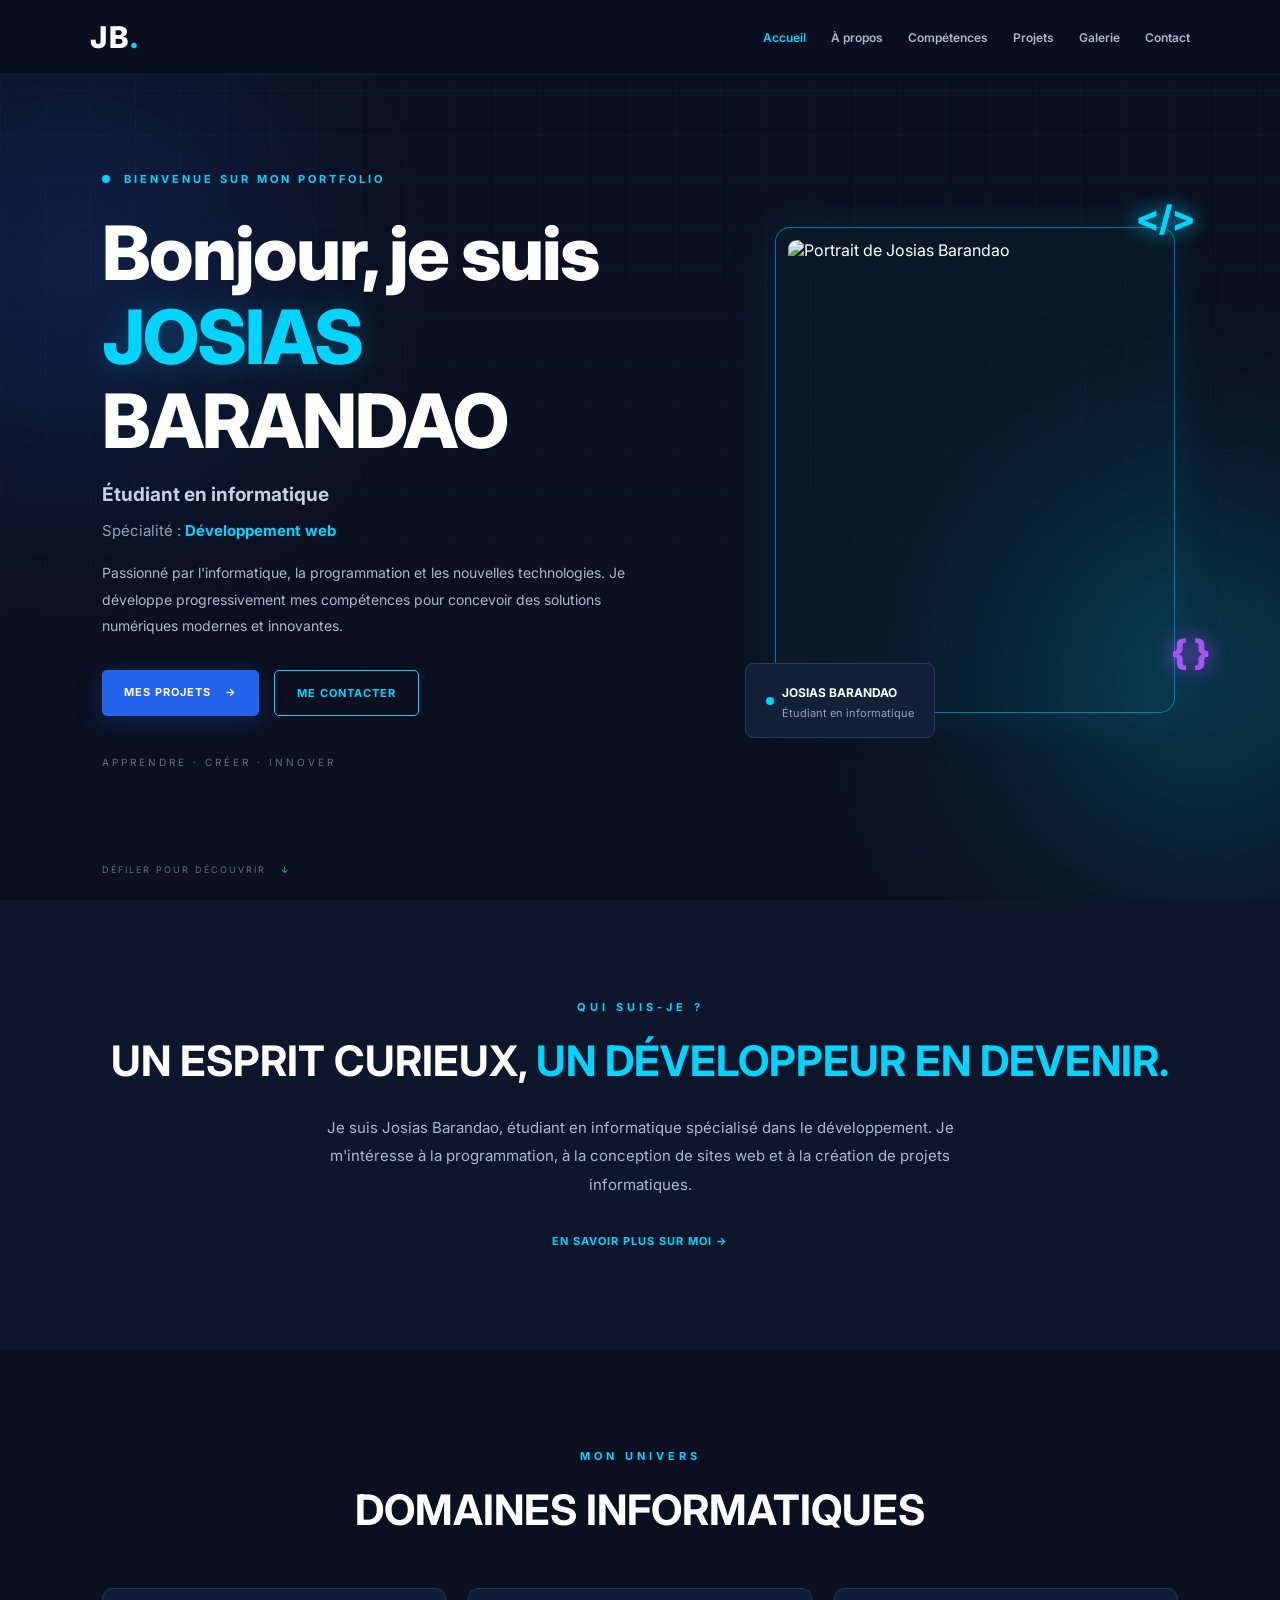
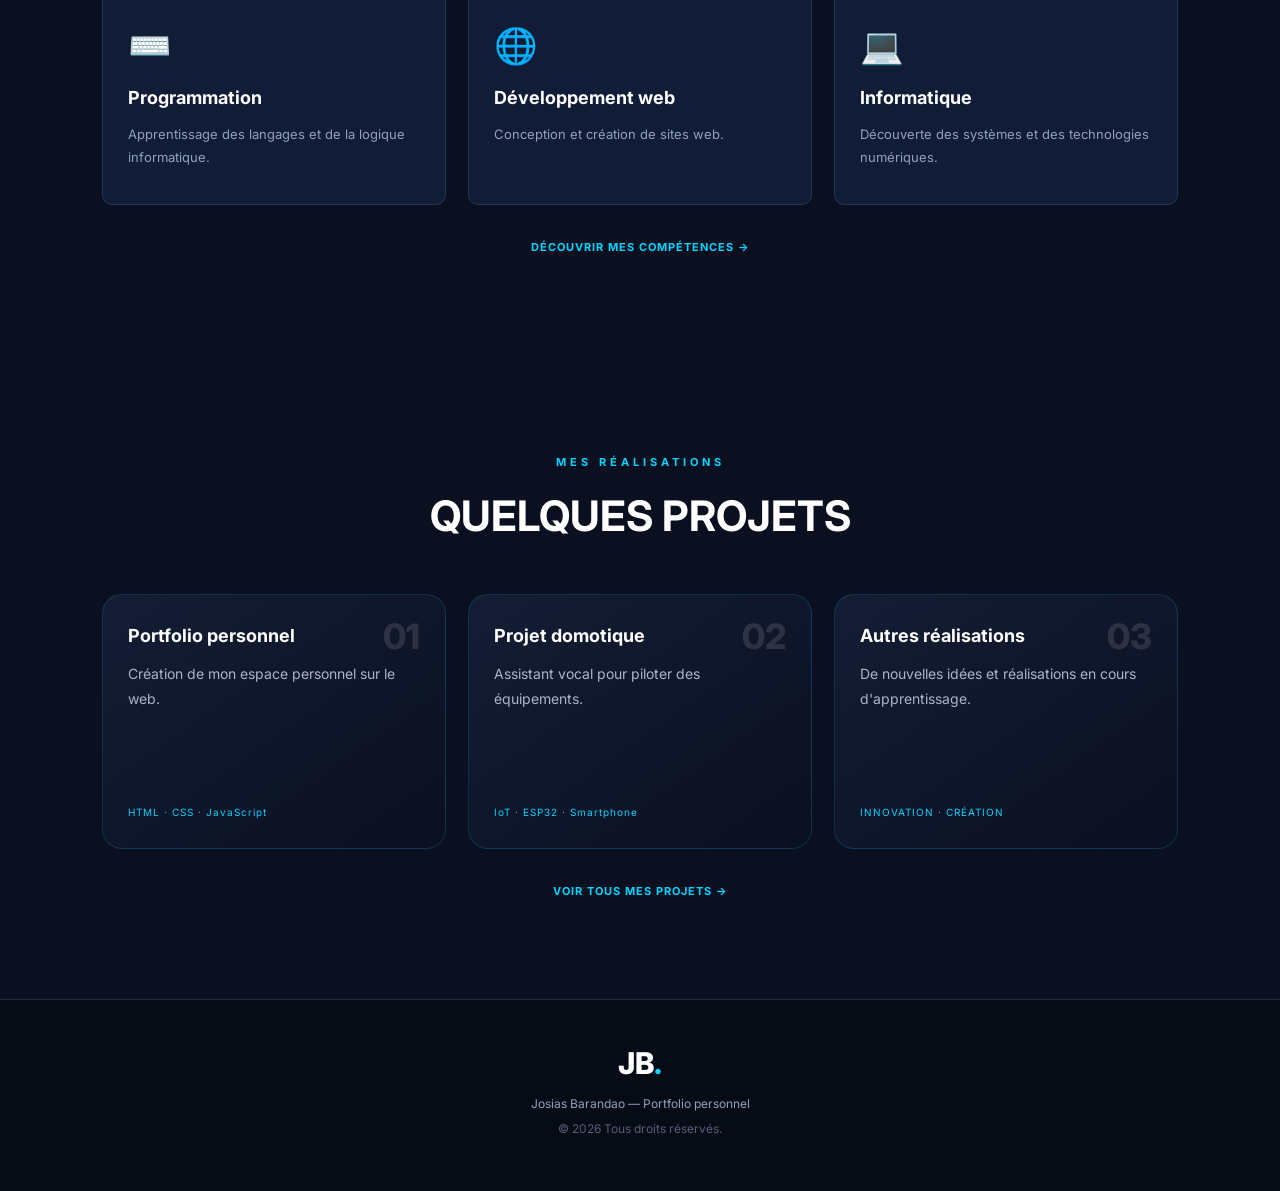
==== index.html @ af2b2715 "Add files via upload" ====
<!DOCTYPE html>
<html lang="fr">

<head>
    <meta charset="UTF-8">
    <meta name="viewport" content="width=device-width, initial-scale=1.0">

    <meta name="description" content="Portfolio professionnel de Josias Barandao, étudiant en informatique et développement.">

    <title>Josias Barandao | Portfolio</title>

    <link rel="stylesheet" href="style.css">

    <link rel="preconnect" href="https://fonts.googleapis.com">
    <link href="https://fonts.googleapis.com/css2?family=Inter:wght@400;500;600;700;800&display=swap" rel="stylesheet">
</head>

<body>

<!-- HEADER -->

<header class="header">

    <a href="index.html" class="logo">
        JB<span>.</span>
    </a>

    <nav class="navigation">

        <a href="index.html" class="active">Accueil</a>
        <a href="apropos.html">À propos</a>
        <a href="competences.html">Compétences</a>
        <a href="projets.html">Projets</a>
        <a href="galerie.html">Galerie</a>
        <a href="contact.html">Contact</a>

    </nav>

</header>


<main>

<!-- SECTION ACCUEIL -->

<section class="hero">

    <div class="background-grid"></div>

    <div class="glow glow-one"></div>
    <div class="glow glow-two"></div>

    <div class="hero-container">

        <!-- TEXTE -->

        <div class="hero-text">

            <p class="welcome">
                <span class="status-dot"></span>
                BIENVENUE SUR MON PORTFOLIO
            </p>

            <h1>
                Bonjour, je suis
                <br>
                <span>JOSIAS</span>
                <br>
                BARANDAO
            </h1>

            <h2>
                Étudiant en informatique
            </h2>

            <p class="typing-line">
                Spécialité :
                <span id="typing">Développement web</span>
            </p>

            <p class="hero-description">

                Passionné par l'informatique, la programmation
                et les nouvelles technologies.

                Je développe progressivement mes compétences
                pour concevoir des solutions numériques
                modernes et innovantes.

            </p>

            <div class="hero-buttons">

                <a href="projets.html" class="btn-primary">
                    MES PROJETS
                    <span>→</span>
                </a>

                <a href="contact.html" class="btn-secondary">
                    ME CONTACTER
                </a>

            </div>

            <div class="social-text">
                APPRENDRE · CRÉER · INNOVER
            </div>

        </div>


        <!-- PHOTO -->

        <div class="hero-photo">

            <div class="photo-frame">

                <div class="photo-decoration"></div>

                <img
                    src="images/josias.jpg"
                    alt="Portrait de Josias Barandao"
                >

            </div>

            <div class="photo-label">

                <span class="label-dot"></span>

                <div>
                    <strong>JOSIAS BARANDAO</strong>
                    <p>Étudiant en informatique</p>
                </div>

            </div>

            <div class="floating-code code-one">
                &lt;/&gt;
            </div>

            <div class="floating-code code-two">
                { }
            </div>

        </div>

    </div>

    <div class="scroll-indicator">
        DÉFILER POUR DÉCOUVRIR
        <span>↓</span>
    </div>

</section>
<!-- SECTION PRESENTATION -->

<section class="presentation reveal">

    <p class="section-label">QUI SUIS-JE ?</p>

    <h2>
        UN ESPRIT CURIEUX,
        <span>UN DÉVELOPPEUR EN DEVENIR.</span>
    </h2>

    <p class="presentation-text">

        Je suis Josias Barandao, étudiant en informatique
        spécialisé dans le développement.

        Je m'intéresse à la programmation, à la conception
        de sites web et à la création de projets informatiques.

    </p>

    <a href="apropos.html" class="text-link">
        EN SAVOIR PLUS SUR MOI →
    </a>

</section>


<!-- SECTION COMPETENCES -->

<section class="skills-section reveal">

    <p class="section-label">MON UNIVERS</p>

    <h2>DOMAINES INFORMATIQUES</h2>

    <div class="skills-grid">

        <div class="skill-card">
            <span class="skill-icon">⌨️</span>
            <h3>Programmation</h3>
            <p>Apprentissage des langages et de la logique informatique.</p>
        </div>

        <div class="skill-card">
            <span class="skill-icon">🌐</span>
            <h3>Développement web</h3>
            <p>Conception et création de sites web.</p>
        </div>

        <div class="skill-card">
            <span class="skill-icon">💻</span>
            <h3>Informatique</h3>
            <p>Découverte des systèmes et des technologies numériques.</p>
        </div>

    </div>

    <a href="competences.html" class="text-link">
        DÉCOUVRIR MES COMPÉTENCES →
    </a>

</section>


<!-- SECTION PROJETS -->

<section class="projects-section reveal">

    <p class="section-label">MES RÉALISATIONS</p>

    <h2>QUELQUES PROJETS</h2>

    <div class="projects-grid">

        <div class="project-card">
            <div class="project-number">01</div>
            <h3>Portfolio personnel</h3>
            <p>Création de mon espace personnel sur le web.</p>
            <span>HTML · CSS · JavaScript</span>
        </div>

        <div class="project-card">
            <div class="project-number">02</div>
            <h3>Projet domotique</h3>
            <p>Assistant vocal pour piloter des équipements.</p>
            <span>IoT · ESP32 · Smartphone</span>
        </div>

        <div class="project-card">
            <div class="project-number">03</div>
            <h3>Autres réalisations</h3>
            <p>De nouvelles idées et réalisations en cours d'apprentissage.</p>
            <span>INNOVATION · CRÉATION</span>
        </div>

    </div>

    <a href="projets.html" class="text-link">
        VOIR TOUS MES PROJETS →
    </a>

</section>

</main>


<!-- FOOTER -->

<footer>

    <div class="footer-logo">JB<span>.</span></div>

    <p>Josias Barandao — Portfolio personnel</p>

    <p class="copyright">
        © 2026 Tous droits réservés.
    </p>

</footer>


<script src="script.js"></script>

</body>
</html>
---- style.css ----
/* =====================================
   STYLE GÉNÉRAL
===================================== */

* {
    margin: 0;
    padding: 0;
    box-sizing: border-box;
}

html {
    scroll-behavior: smooth;
}

body {
    background: #0B1020;
    color: #ffffff;
    font-family: 'Inter', Arial, sans-serif;
    overflow-x: hidden;
}

a {
    text-decoration: none;
}


/* =====================================
   HEADER
===================================== */

.header {
    position: fixed;
    top: 0;
    left: 0;
    width: 100%;
    min-height: 75px;

    display: flex;
    align-items: center;
    justify-content: space-between;

    padding: 0 7%;

    background: rgba(11, 16, 32, 0.92);
    backdrop-filter: blur(15px);

    border-bottom: 1px solid rgba(0, 212, 255, 0.12);

    z-index: 1000;
}

.logo {
    color: #ffffff;
    font-size: 30px;
    font-weight: 800;
    letter-spacing: 2px;
}

.logo span,
.footer-logo span {
    color: #00D4FF;
}

.navigation {
    display: flex;
    gap: 25px;
}

.navigation a {
    color: #AAB8D0;
    font-size: 12px;
    font-weight: 600;
    transition: 0.3s;
}

.navigation a:hover,
.navigation a.active {
    color: #00D4FF;
}


/* =====================================
   ACCUEIL
===================================== */

.hero {
    position: relative;
    min-height: 100vh;

    display: flex;
    align-items: center;

    padding: 130px 8% 90px;

    overflow: hidden;

    background: #0B1020;
}

.background-grid {
    position: absolute;
    inset: 0;

    background-image:
        linear-gradient(rgba(0,212,255,0.04) 1px, transparent 1px),
        linear-gradient(90deg, rgba(0,212,255,0.04) 1px, transparent 1px);

    background-size: 45px 45px;

    mask-image: linear-gradient(to bottom, black, transparent);
}

.glow {
    position: absolute;
    width: 350px;
    height: 350px;
    border-radius: 50%;
    filter: blur(120px);
    opacity: 0.25;
}

.glow-one {
    background: #2563EB;
    top: 10%;
    left: -100px;
}

.glow-two {
    background: #00D4FF;
    right: -100px;
    bottom: 5%;
}

.hero-container {
    position: relative;
    z-index: 2;

    width: 100%;
    max-width: 1200px;
    margin: auto;

    display: grid;
    grid-template-columns: 1.2fr 0.8fr;

    align-items: center;
    gap: 60px;
}


/* =====================================
   TEXTE
===================================== */

.welcome {
    color: #00D4FF;
    font-size: 11px;
    font-weight: 700;
    letter-spacing: 3px;
    margin-bottom: 25px;
}

.status-dot,
.label-dot {
    display: inline-block;
    width: 8px;
    height: 8px;
    background: #00D4FF;
    border-radius: 50%;
    margin-right: 8px;
}

.hero h1 {
    font-size: clamp(40px, 6vw, 75px);
    font-weight: 800;
    line-height: 1.12;
    letter-spacing: -2px;
    margin-bottom: 20px;
}

.hero h1 span {
    color: #00D4FF;
    text-shadow: 0 0 30px rgba(0,212,255,0.25);
}

.hero h2 {
    font-size: 19px;
    color: #C4D0E3;
    margin-bottom: 15px;
}

.typing-line {
    color: #8FA2BF;
    font-size: 15px;
    margin-bottom: 20px;
}

.typing-line span {
    color: #00D4FF;
    font-weight: 700;
}

.hero-description {
    max-width: 550px;
    color: #AAB8D0;
    font-size: 14px;
    line-height: 1.9;
    margin-bottom: 30px;
}


/* =====================================
   BOUTONS
===================================== */

.hero-buttons {
    display: flex;
    flex-wrap: wrap;
    gap: 15px;
}

.btn-primary,
.btn-secondary {
    display: inline-block;
    padding: 15px 22px;
    font-size: 11px;
    font-weight: 700;
    letter-spacing: 1px;
    border-radius: 5px;
    transition: 0.3s;
}

.btn-primary {
    background: #2563EB;
    color: white;
    box-shadow: 0 5px 25px rgba(37,99,235,0.25);
}

.btn-primary:hover {
    background: #00AEEF;
    transform: translateY(-4px);
}

.btn-primary span {
    margin-left: 10px;
}

.btn-secondary {
    border: 1px solid #00D4FF;
    color: #00D4FF;
}

.btn-secondary:hover {
    background: #00D4FF;
    color: #0B1020;
}

.social-text {
    margin-top: 40px;
    color: #60718E;
    font-size: 10px;
    letter-spacing: 3px;
}


/* =====================================
   PHOTO
===================================== */

.hero-photo {
    position: relative;
    width: 100%;
    max-width: 400px;
    margin: auto;
}

.photo-frame {
    position: relative;
    padding: 12px;

    border: 1px solid rgba(0,212,255,0.5);
    border-radius: 15px;

    background: rgba(0,212,255,0.04);

    box-shadow: 0 0 50px rgba(0,212,255,0.1);

    animation: floating 5s ease-in-out infinite;
}

.photo-frame img {
    display: block;
    width: 100%;
    height: 460px;

    object-fit: cover;
    object-position: center;

    border-radius: 9px;
}

.photo-label {
    position: absolute;
    bottom: -25px;
    left: -30px;

    display: flex;
    align-items: center;

    padding: 17px 20px;

    background: #141F38;
    border: 1px solid #263C60;
    border-radius: 8px;
}

.photo-label strong {
    font-size: 12px;
}

.photo-label p {
    margin-top: 5px;
    color: #8FA2BF;
    font-size: 11px;
}

.floating-code {
    position: absolute;
    color: #00D4FF;
    font-weight: 800;
    font-size: 35px;
    text-shadow: 0 0 20px #00D4FF;
    animation: floating 4s ease-in-out infinite;
}

.code-one {
    top: -30px;
    right: -20px;
}

.code-two {
    bottom: 40px;
    right: -35px;
    color: #A855F7;
    text-shadow: 0 0 20px #A855F7;
}


/* =====================================
   INDICATEUR
===================================== */

.scroll-indicator {
    position: absolute;
    bottom: 25px;
    left: 8%;

    color: #60718E;
    font-size: 9px;
    letter-spacing: 2px;
}

.scroll-indicator span {
    color: #00D4FF;
    margin-left: 10px;
}


/* =====================================
   PRÉSENTATION
===================================== */

.presentation,
.skills-section,
.projects-section {
    padding: 100px 8%;
    text-align: center;
}

.presentation {
    background: #0E162B;
}

.section-label {
    color: #00D4FF;
    font-size: 11px;
    font-weight: 700;
    letter-spacing: 4px;
    margin-bottom: 20px;
}

.presentation h2,
.skills-section h2,
.projects-section h2 {
    font-size: clamp(27px, 4vw, 42px);
    line-height: 1.3;
    margin-bottom: 25px;
}

.presentation h2 span {
    color: #00D4FF;
}

.presentation-text {
    max-width: 700px;
    margin: auto;
    color: #AAB8D0;
    font-size: 15px;
    line-height: 1.9;
}

.text-link {
    display: inline-block;
    margin-top: 35px;
    color: #00D4FF;
    font-size: 11px;
    font-weight: 700;
    letter-spacing: 1px;
}

.text-link:hover {
    color: #A855F7;
}


/* =====================================
   COMPÉTENCES
===================================== */

.skills-section {
    background: #0B1020;
}

.skills-grid,
.projects-grid {
    max-width: 1100px;
    margin: 50px auto 0;

    display: grid;
    grid-template-columns: repeat(3, 1fr);
    gap: 22px;
}

.skill-card,
.project-card {
    padding: 35px 25px;

    text-align: left;

    background: #111D36;
    border: 1px solid #243653;
    border-radius: 10px;

    transition: 0.3s;
}

.skill-card:hover,
.project-card:hover {
    transform: translateY(-8px);
    border-color: #00D4FF;
    box-shadow: 0 15px 35px rgba(0,212,255,0.08);
}

.skill-icon {
    display: block;
    color: #00D4FF;
    font-size: 35px;
    margin-bottom: 20px;
}

.skill-card h3,
.project-card h3 {
    font-size: 18px;
    margin-bottom: 15px;
}

.skill-card p,
.project-card p {
    color: #8FA2BF;
    font-size: 13px;
    line-height: 1.8;
}

.project-number {
    color: #00D4FF;
    font-size: 28px;
    font-weight: 800;
    margin-bottom: 25px;
}

.project-card span {
    display: block;
    margin-top: 20px;
    color: #00D4FF;
    font-size: 10px;
    letter-spacing: 1px;
}


/* =====================================
   FOOTER
===================================== */

footer {
    padding: 45px 20px;
    text-align: center;

    background: #070B15;
    border-top: 1px solid #1C2B43;
}

.footer-logo {
    font-size: 30px;
    font-weight: 800;
    margin-bottom: 15px;
}

footer p {
    color: #8FA2BF;
    font-size: 12px;
    margin-bottom: 10px;
}

.copyright {
    color: #52617A;
}


/* =====================================
   ANIMATIONS
===================================== */

@keyframes floating {
    0%, 100% {
        transform: translateY(0);
    }

    50% {
        transform: translateY(-12px);
    }
}

.reveal {
    opacity: 0;
    transform: translateY(35px);
    transition: 0.8s ease;
}

.reveal.visible {
    opacity: 1;
    transform: translateY(0);
}


/* =====================================
   RESPONSIVE
===================================== */

@media (max-width: 900px) {

    .header {
        padding: 15px 5%;
        flex-direction: column;
        gap: 15px;
    }

    .navigation {
        flex-wrap: wrap;
        justify-content: center;
        gap: 14px;
    }

    .navigation a {
        font-size: 10px;
    }

    .hero-container {
        grid-template-columns: 1fr;
        gap: 65px;
    }

    .hero-text {
        text-align: center;
    }

    .hero-description {
        margin-left: auto;
        margin-right: auto;
    }

    .hero-buttons {
        justify-content: center;
    }

    .photo-frame img {
        height: 400px;
    }

    .skills-grid,
    .projects-grid {
        grid-template-columns: 1fr;
    }

    .scroll-indicator {
        display: none;
    }
}

@media (max-width: 500px) {

    .hero {
        padding: 155px 6% 80px;
    }

    .hero h1 {
        font-size: 43px;
    }

    .hero h2 {
        font-size: 16px;
    }

    .hero-description {
        font-size: 13px;
    }

    .welcome {
        font-size: 9px;
        letter-spacing: 2px;
    }

    .photo-frame img {
        height: 350px;
    }

    .photo-label {
        left: -5px;
    }

    .floating-code {
        font-size: 25px;
    }

    .presentation,
    .skills-section,
    .projects-section {
        padding: 75px 6%;
    }

    .presentation h2,
    .skills-section h2,
    .projects-section h2 {
        font-size: 28px;
    }
}


/* Respect des préférences d'animation */

@media (prefers-reduced-motion: reduce) {
    *,
    *::before,
    *::after {
        scroll-behavior: auto !important;
        animation: none !important;
        transition: none !important;
    }
}

/* =====================================
   PAGE À PROPOS
===================================== */

.about-page {
    padding-top: 120px;
    background: #0B1020;
}


/* INTRODUCTION */

.about-hero {
    padding: 70px 8% 60px;
    text-align: center;

    background:
        radial-gradient(
            circle at center,
            rgba(37,99,235,0.13),
            transparent 65%
        );
}

.about-hero h1 {
    font-size: clamp(38px, 6vw, 65px);
    font-weight: 800;
    margin-bottom: 20px;
}

.about-hero h1 span {
    color: #00D4FF;
}

.about-hero > p:last-child {
    max-width: 650px;
    margin: auto;
    color: #AAB8D0;
    font-size: 15px;
    line-height: 1.8;
}


/* PRESENTATION */

.about-profile {
    max-width: 1150px;
    margin: auto;
    padding: 70px 8%;

    display: grid;
    grid-template-columns: 0.8fr 1.2fr;
    align-items: center;
    gap: 65px;
}


/* PHOTO */

.about-photo {
    position: relative;
    max-width: 380px;
    margin: auto;
}

.about-photo img {
    position: relative;
    z-index: 2;

    display: block;
    width: 100%;
    height: 440px;

    object-fit: cover;
    border-radius: 12px;

    border: 1px solid #00D4FF;
}

.photo-border {
    position: absolute;
    top: 20px;
    left: 20px;

    width: 100%;
    height: 100%;

    border: 2px solid #2563EB;
    border-radius: 12px;
}


/* INFORMATIONS */

.about-information h2 {
    font-size: clamp(28px, 4vw, 40px);
    margin-bottom: 12px;
}

.about-information h2 span {
    color: #00D4FF;
}

.about-information h3 {
    color: #A855F7;
    font-size: 17px;
    margin-bottom: 25px;
}

.about-information > p:not(.section-label) {
    color: #AAB8D0;
    font-size: 14px;
    line-height: 1.9;
    margin-bottom: 17px;
}

.about-information .btn-primary {
    margin-top: 15px;
}


/* OBJECTIFS */

.about-goals {
    padding: 90px 8%;
    text-align: center;
    background: #0E162B;
}

.about-goals h2 {
    font-size: clamp(30px, 4vw, 42px);
    margin-bottom: 45px;
}

.about-goals h2 span {
    color: #00D4FF;
}

.goals-grid {
    max-width: 1100px;
    margin: auto;

    display: grid;
    grid-template-columns: repeat(3, 1fr);
    gap: 22px;
}

.goal-card {
    padding: 35px 25px;
    text-align: left;

    background: #111D36;
    border: 1px solid #243653;
    border-radius: 10px;

    transition: 0.3s;
}

.goal-card:hover {
    transform: translateY(-8px);
    border-color: #00D4FF;

    box-shadow:
        0 15px 35px rgba(0,212,255,0.08);
}

.goal-icon {
    color: #00D4FF;
    font-size: 30px;
    font-weight: 800;
    margin-bottom: 22px;
}

.goal-card h3 {
    font-size: 20px;
    margin-bottom: 14px;
}

.goal-card p {
    color: #8FA2BF;
    font-size: 13px;
    line-height: 1.8;
}


/* CITATION */

.about-quote {
    padding: 85px 8%;
    text-align: center;
}

.about-quote p {
    max-width: 750px;
    margin: auto;

    color: #E0E9F8;
    font-size: clamp(19px, 3vw, 27px);
    font-weight: 600;
    line-height: 1.7;
}

.about-quote span {
    display: block;
    margin-top: 25px;

    color: #00D4FF;
    font-size: 11px;
    font-weight: 700;
    letter-spacing: 3px;
}


/* ANIMATION */

.about-page .reveal {
    opacity: 0;
    transform: translateY(30px);
    transition: 0.8s ease;
}

.about-page .reveal.visible {
    opacity: 1;
    transform: translateY(0);
}


/* MOBILE */

@media (max-width: 750px) {

    .about-page {
        padding-top: 130px;
    }

    .about-hero {
        padding: 55px 6% 35px;
    }

    .about-profile {
        grid-template-columns: 1fr;
        gap: 50px;
        padding: 55px 7%;
    }

    .about-photo {
        width: 85%;
    }

    .about-photo img {
        height: 380px;
    }

    .about-information {
        text-align: center;
    }

    .about-information h2 {
        font-size: 29px;
    }

    .goals-grid {
        grid-template-columns: 1fr;
    }

    .about-goals {
        padding: 70px 6%;
    }

    .about-quote {
        padding: 65px 7%;
    }
}

/* =====================================
   PAGE COMPÉTENCES
===================================== */

.competence-page {
    padding-top: 75px;
    background: #0B1020;
}


/* INTRODUCTION */

.competence-hero {
    padding: 85px 8% 65px;
    text-align: center;

    background:
        radial-gradient(
            circle at center,
            rgba(0,212,255,0.12),
            transparent 65%
        );
}

.competence-hero h1 {
    font-size: clamp(38px, 6vw, 65px);
    margin-bottom: 20px;
}

.competence-hero h1 span {
    color: #00D4FF;
}

.competence-hero > p:last-child {
    max-width: 700px;
    margin: auto;
    color: #AAB8D0;
    line-height: 1.8;
}


/* SECTIONS */

.competence-content {
    max-width: 1100px;
    margin: auto;
    padding: 55px 7%;
}

.competence-heading {
    display: flex;
    align-items: center;
    gap: 20px;
    margin-bottom: 30px;
}

.competence-heading > span {
    color: #00D4FF;
    font-size: 35px;
    font-weight: 800;
}

.competence-heading h2 {
    font-size: 25px;
    margin-bottom: 8px;
}

.competence-heading p {
    color: #8FA2BF;
    font-size: 13px;
}


/* CARTES TECHNOLOGIES */

.technology-grid {
    display: grid;
    grid-template-columns: repeat(3, 1fr);
    gap: 20px;
}

.technology-card {
    padding: 28px;
    background: #111D36;
    border: 1px solid #243653;
    border-radius: 10px;
    transition: 0.3s;
}

.technology-card:hover {
    transform: translateY(-7px);
    border-color: #00D4FF;
    box-shadow: 0 12px 35px rgba(0,212,255,0.08);
}

.tech-symbol {
    width: 52px;
    height: 52px;
    display: flex;
    justify-content: center;
    align-items: center;

    border-radius: 10px;
    font-size: 20px;
    font-weight: 800;
    margin-bottom: 22px;
}

.html { background: #3D211B; color: #FF7043; }
.css { background: #172E50; color: #38A5FF; }
.js { background: #514519; color: #FFE45C; }
.python { background: #263C58; color: #FFD76A; }
.algo { background: #243B55; color: #00D4FF; }
.iot { background: #243B55; color: #00D4FF; }
.esp { background: #342750; color: #C59AFF; }

.technology-card h3 {
    font-size: 18px;
    margin-bottom: 12px;
}

.technology-card p {
    color: #8FA2BF;
    font-size: 13px;
    line-height: 1.7;
    min-height: 45px;
}

.learning {
    display: inline-block;
    margin-top: 20px;
    padding: 7px 10px;
    background: rgba(0,212,255,0.08);
    border-radius: 5px;
    color: #00D4FF;
    font-size: 10px;
}


/* QUALITÉS */

.qualities {
    padding: 85px 8%;
    text-align: center;
    background: #0E162B;
}

.qualities h2 {
    font-size: 32px;
    margin-bottom: 35px;
}

.qualities-grid {
    max-width: 900px;
    margin: auto;

    display: grid;
    grid-template-columns: repeat(3, 1fr);
    gap: 15px;
}

.qualities-grid div {
    padding: 20px;
    background: #111D36;
    border: 1px solid #243653;
    border-radius: 8px;
    color: #C4D0E3;
    font-size: 13px;
    transition: 0.3s;
}

.qualities-grid div:hover {
    border-color: #00D4FF;
    color: #00D4FF;
}


/* CITATION */

.competence-quote {
    padding: 80px 8%;
    text-align: center;
}

.competence-quote h2 {
    max-width: 750px;
    margin: auto;
    color: #E0E9F8;
    font-size: clamp(20px, 3vw, 30px);
    line-height: 1.6;
}

.competence-quote p {
    margin-top: 25px;
    color: #00D4FF;
    font-size: 11px;
    font-weight: bold;
    letter-spacing: 3px;
}


/* RESPONSIVE */

@media (max-width: 750px) {

    .competence-page {
        padding-top: 130px;
    }

    .competence-hero {
        padding: 60px 6% 40px;
    }

    .competence-content {
        padding: 40px 6%;
    }

    .technology-grid {
        grid-template-columns: 1fr;
    }

    .qualities-grid {
        grid-template-columns: repeat(2, 1fr);
    }

    .competence-heading h2 {
        font-size: 20px;
    }

    .qualities h2 {
        font-size: 25px;
    }
}

@media (max-width: 400px) {

    .qualities-grid {
        grid-template-columns: 1fr;
    }
}

/* =========================
   PAGE PROJETS
========================= */

.projects-page {
    padding: 130px 8% 70px;
    min-height: 100vh;
}

.projects-hero {
    text-align: center;
    max-width: 750px;
    margin: 0 auto 65px;
}

.section-tag {
    color: #00D4FF;
    font-size: 13px;
    letter-spacing: 3px;
    font-weight: 700;
}

.projects-hero h1 {
    font-size: clamp(38px, 6vw, 65px);
    margin: 18px 0;
    color: #fff;
}

.projects-hero h1 span {
    color: #00D4FF;
}

.projects-hero p {
    color: #AAB5CC;
    line-height: 1.8;
    font-size: 16px;
}

.projects-content {
    display: grid;
    grid-template-columns: repeat(3, 1fr);
    gap: 25px;
}

.project-card {
    position: relative;
    background: linear-gradient(145deg, #141D35, #0B1020);
    border: 1px solid rgba(0, 212, 255, 0.16);
    border-radius: 20px;
    padding: 30px 25px;
    transition: 0.4s ease;
    overflow: hidden;
}

.project-card:hover {
    transform: translateY(-10px);
    border-color: #00D4FF;
    box-shadow: 0 15px 35px rgba(0, 212, 255, 0.12);
}

.project-number {
    position: absolute;
    top: 20px;
    right: 25px;
    color: rgba(255,255,255,0.12);
    font-size: 35px;
    font-weight: 800;
}

.project-icon {
    font-size: 40px;
    margin-bottom: 20px;
}

.project-status {
    display: inline-block;
    font-size: 11px;
    padding: 7px 12px;
    border-radius: 20px;
    margin-bottom: 18px;
}

.completed {
    color: #00D4FF;
    background: rgba(0, 212, 255, 0.12);
}

.progress {
    color: #C084FC;
    background: rgba(168, 85, 247, 0.13);
}

.project-card h2 {
    color: #fff;
    font-size: 21px;
    margin-bottom: 15px;
}

.project-card p {
    color: #AAB5CC;
    font-size: 14px;
    line-height: 1.8;
    min-height: 125px;
}

.project-tags {
    display: flex;
    flex-wrap: wrap;
    gap: 8px;
    margin: 22px 0;
}

.project-tags span {
    font-size: 11px;
    color: #00D4FF;
    background: rgba(0, 212, 255, 0.08);
    border: 1px solid rgba(0, 212, 255, 0.2);
    padding: 7px 10px;
    border-radius: 6px;
}

.project-link {
    display: inline-block;
    color: #00D4FF;
    font-size: 14px;
    font-weight: 600;
    text-decoration: none;
    margin-top: 10px;
}

.project-link span {
    margin-left: 5px;
}

.project-message {
    text-align: center;
    margin: 90px auto 20px;
    padding: 45px 20px;
    max-width: 800px;
    border-radius: 20px;
    background: linear-gradient(
        120deg,
        rgba(37, 99, 235, 0.15),
        rgba(168, 85, 247, 0.12)
    );
    border: 1px solid rgba(0, 212, 255, 0.2);
}

.project-message h2 {
    color: #fff;
    font-size: 28px;
    margin-bottom: 15px;
}

.project-message p {
    color: #AAB5CC;
    line-height: 1.8;
    margin-bottom: 25px;
}

@media (max-width: 1000px) {
    .projects-content {
        grid-template-columns: repeat(2, 1fr);
    }
}

@media (max-width: 650px) {
    .projects-page {
        padding: 110px 5% 50px;
    }

    .projects-content {
        grid-template-columns: 1fr;
    }

    .project-card p {
        min-height: auto;
    }

    .project-message h2 {
        font-size: 23px;
    }
}

/* =========================
   PAGE PROJETS
========================= */

.projects-page {
    padding: 130px 8% 70px;
    min-height: 100vh;
}

.projects-hero {
    text-align: center;
    max-width: 750px;
    margin: 0 auto 65px;
}

.section-tag {
    color: #00D4FF;
    font-size: 13px;
    letter-spacing: 3px;
    font-weight: 700;
}

.projects-hero h1 {
    font-size: clamp(38px, 6vw, 65px);
    margin: 18px 0;
    color: #fff;
}

.projects-hero h1 span {
    color: #00D4FF;
}

.projects-hero p {
    color: #AAB5CC;
    line-height: 1.8;
    font-size: 16px;
}

.projects-content {
    display: grid;
    grid-template-columns: repeat(3, 1fr);
    gap: 25px;
}

.project-card {
    position: relative;
    background: linear-gradient(145deg, #141D35, #0B1020);
    border: 1px solid rgba(0, 212, 255, 0.16);
    border-radius: 20px;
    padding: 30px 25px;
    transition: 0.4s ease;
    overflow: hidden;
}

.project-card:hover {
    transform: translateY(-10px);
    border-color: #00D4FF;
    box-shadow: 0 15px 35px rgba(0, 212, 255, 0.12);
}

.project-number {
    position: absolute;
    top: 20px;
    right: 25px;
    color: rgba(255,255,255,0.12);
    font-size: 35px;
    font-weight: 800;
}

.project-icon {
    font-size: 40px;
    margin-bottom: 20px;
}

.project-status {
    display: inline-block;
    font-size: 11px;
    padding: 7px 12px;
    border-radius: 20px;
    margin-bottom: 18px;
}

.completed {
    color: #00D4FF;
    background: rgba(0, 212, 255, 0.12);
}

.progress {
    color: #C084FC;
    background: rgba(168, 85, 247, 0.13);
}

.project-card h2 {
    color: #fff;
    font-size: 21px;
    margin-bottom: 15px;
}

.project-card p {
    color: #AAB5CC;
    font-size: 14px;
    line-height: 1.8;
    min-height: 125px;
}

.project-tags {
    display: flex;
    flex-wrap: wrap;
    gap: 8px;
    margin: 22px 0;
}

.project-tags span {
    font-size: 11px;
    color: #00D4FF;
    background: rgba(0, 212, 255, 0.08);
    border: 1px solid rgba(0, 212, 255, 0.2);
    padding: 7px 10px;
    border-radius: 6px;
}

.project-link {
    display: inline-block;
    color: #00D4FF;
    font-size: 14px;
    font-weight: 600;
    text-decoration: none;
    margin-top: 10px;
}

.project-link span {
    margin-left: 5px;
}

.project-message {
    text-align: center;
    margin: 90px auto 20px;
    padding: 45px 20px;
    max-width: 800px;
    border-radius: 20px;
    background: linear-gradient(
        120deg,
        rgba(37, 99, 235, 0.15),
        rgba(168, 85, 247, 0.12)
    );
    border: 1px solid rgba(0, 212, 255, 0.2);
}

.project-message h2 {
    color: #fff;
    font-size: 28px;
    margin-bottom: 15px;
}

.project-message p {
    color: #AAB5CC;
    line-height: 1.8;
    margin-bottom: 25px;
}

@media (max-width: 1000px) {
    .projects-content {
        grid-template-columns: repeat(2, 1fr);
    }
}

@media (max-width: 650px) {
    .projects-page {
        padding: 110px 5% 50px;
    }

    .projects-content {
        grid-template-columns: 1fr;
    }

    .project-card p {
        min-height: auto;
    }

    .project-message h2 {
        font-size: 23px;
    }
}

/* =========================
   PAGE GALERIE
========================= */

.gallery-page {
    min-height: 100vh;
    padding: 130px 8% 70px;
}

.gallery-hero {
    text-align: center;
    max-width: 750px;
    margin: 0 auto 55px;
}

.gallery-hero h1 {
    color: #fff;
    font-size: clamp(38px, 6vw, 65px);
    margin: 18px 0;
}

.gallery-hero h1 span {
    color: #00D4FF;
}

.gallery-hero p,
.gallery-intro p {
    color: #AAB5CC;
    line-height: 1.8;
}

.gallery-intro {
    text-align: center;
    margin-bottom: 35px;
}

.gallery-intro h2 {
    color: #fff;
    margin-bottom: 12px;
    font-size: 25px;
}

.gallery-grid {
    display: grid;
    grid-template-columns: repeat(2, 1fr);
    gap: 25px;
}

.gallery-item {
    height: 320px;
    position: relative;
    overflow: hidden;
    border-radius: 18px;
    border: 1px solid rgba(0, 212, 255, 0.2);
    background: #141D35;
}

.gallery-item img {
    width: 100%;
    height: 100%;
    object-fit: cover;
    display: block;
    transition: transform 0.6s ease;
}

.gallery-item:hover img {
    transform: scale(1.08);
}

.gallery-overlay {
    position: absolute;
    inset: 0;
    display: flex;
    flex-direction: column;
    justify-content: flex-end;
    padding: 25px;
    background: linear-gradient(
        transparent,
        rgba(5, 10, 25, 0.9)
    );
    opacity: 0;
    transition: 0.4s ease;
}

.gallery-item:hover .gallery-overlay {
    opacity: 1;
}

.gallery-overlay h3 {
    color: #fff;
    font-size: 22px;
    margin-bottom: 7px;
}

.gallery-overlay p {
    color: #00D4FF;
    font-size: 14px;
}

.gallery-message {
    text-align: center;
    margin: 75px auto 20px;
    padding: 40px 20px;
    border-radius: 20px;
    background: rgba(37, 99, 235, 0.12);
    border: 1px solid rgba(0, 212, 255, 0.2);
}

.gallery-message h2 {
    color: #fff;
    margin-bottom: 15px;
}

.gallery-message p {
    color: #AAB5CC;
    line-height: 1.8;
}

@media (max-width: 650px) {
    .gallery-page {
        padding: 110px 5% 50px;
    }

    .gallery-grid {
        grid-template-columns: 1fr;
    }

    .gallery-item {
        height: 270px;
    }

    .gallery-overlay {
        opacity: 1;
    }
}

/* =========================
   PAGE CONTACT
========================= */

.contact-page {
    min-height: 100vh;
    padding: 130px 8% 80px;
}

.contact-hero {
    text-align: center;
    max-width: 750px;
    margin: 0 auto 60px;
}

.contact-hero h1 {
    color: #fff;
    font-size: clamp(38px, 6vw, 65px);
    margin: 18px 0;
}

.contact-hero h1 span {
    color: #00D4FF;
}

.contact-hero p {
    color: #AAB5CC;
    line-height: 1.8;
}

.contact-container {
    display: grid;
    grid-template-columns: 1fr 1.2fr;
    gap: 35px;
    max-width: 1100px;
    margin: auto;
}

.contact-info,
.contact-form-box {
    padding: 35px;
    background: linear-gradient(145deg, #141D35, #0B1020);
    border: 1px solid rgba(0, 212, 255, 0.18);
    border-radius: 20px;
}

.contact-info h2,
.contact-form-box h2 {
    color: #fff;
    font-size: 25px;
    margin-bottom: 20px;
}

.contact-description {
    color: #AAB5CC;
    line-height: 1.8;
    margin-bottom: 30px;
}

.contact-item {
    display: flex;
    align-items: center;
    gap: 17px;
    padding: 18px 0;
    border-bottom: 1px solid rgba(255,255,255,0.08);
}

.contact-icon {
    width: 48px;
    height: 48px;
    display: grid;
    place-items: center;
    background: rgba(0, 212, 255, 0.12);
    border-radius: 12px;
    font-size: 22px;
    flex-shrink: 0;
}

.contact-item h3 {
    color: #fff;
    font-size: 15px;
    margin-bottom: 7px;
}

.contact-item p {
    color: #AAB5CC;
    font-size: 13px;
    overflow-wrap: anywhere;
}

.contact-item a {
    display: inline-block;
    color: #00D4FF;
    font-size: 13px;
    margin-top: 7px;
    text-decoration: none;
}

.form-group {
    margin-bottom: 20px;
}

.form-group label {
    display: block;
    color: #fff;
    margin-bottom: 9px;
    font-size: 14px;
}

.form-group input,
.form-group textarea {
    width: 100%;
    padding: 14px;
    background: #0B1020;
    border: 1px solid rgba(0, 212, 255, 0.2);
    border-radius: 10px;
    outline: none;
    color: #fff;
    font-family: inherit;
    font-size: 14px;
}

.form-group input:focus,
.form-group textarea:focus {
    border-color: #00D4FF;
    box-shadow: 0 0 10px rgba(0, 212, 255, 0.1);
}

.form-group textarea {
    resize: vertical;
}

.contact-submit {
    width: 100%;
    padding: 15px;
    border: none;
    border-radius: 10px;
    background: linear-gradient(90deg, #2563EB, #00D4FF);
    color: #fff;
    font-size: 15px;
    font-weight: bold;
    cursor: pointer;
    transition: 0.3s;
}

.contact-submit:hover {
    transform: translateY(-3px);
    box-shadow: 0 8px 20px rgba(0, 212, 255, 0.2);
}

.form-message {
    color: #00D4FF;
    margin-top: 15px;
    font-size: 13px;
    line-height: 1.6;
}

@media (max-width: 850px) {
    .contact-container {
        grid-template-columns: 1fr;
    }
}

@media (max-width: 600px) {
    .contact-page {
        padding: 110px 5% 50px;
    }

    .contact-info,
    .contact-form-box {
        padding: 23px;
    }
}
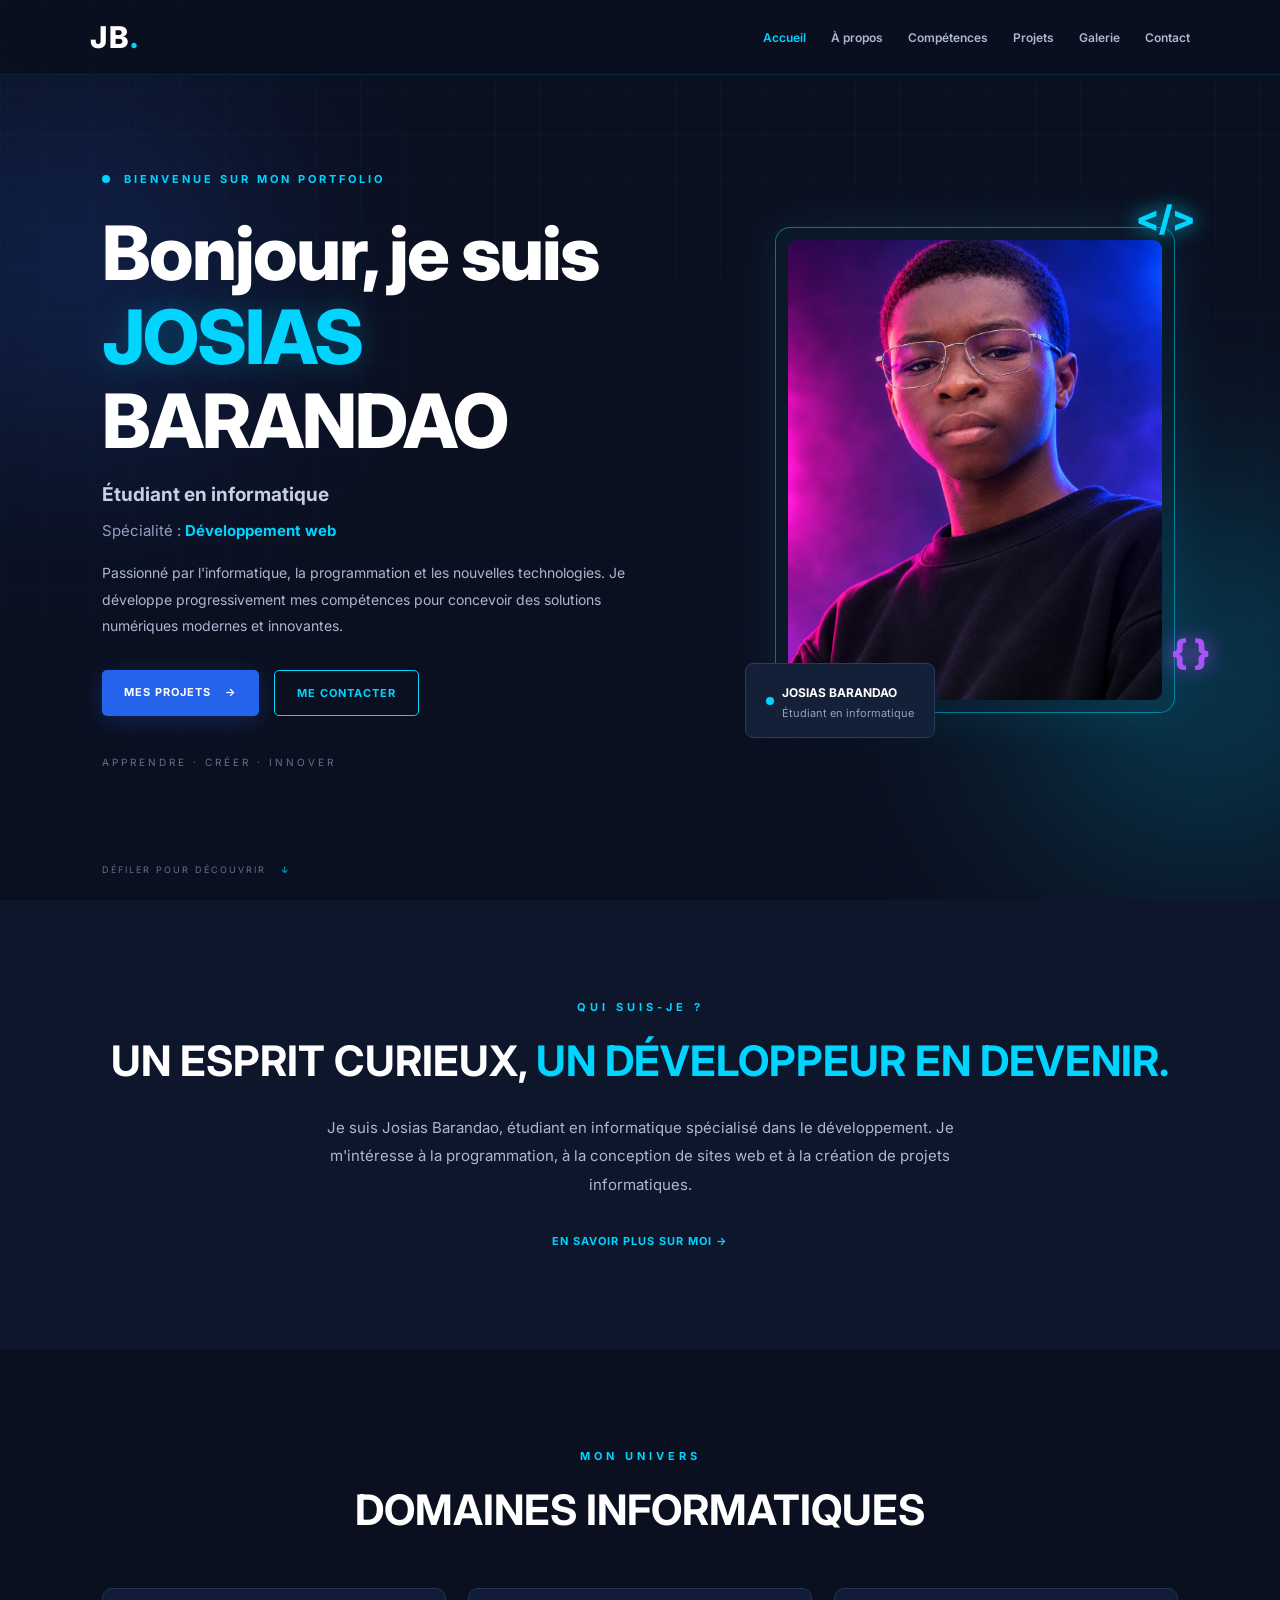
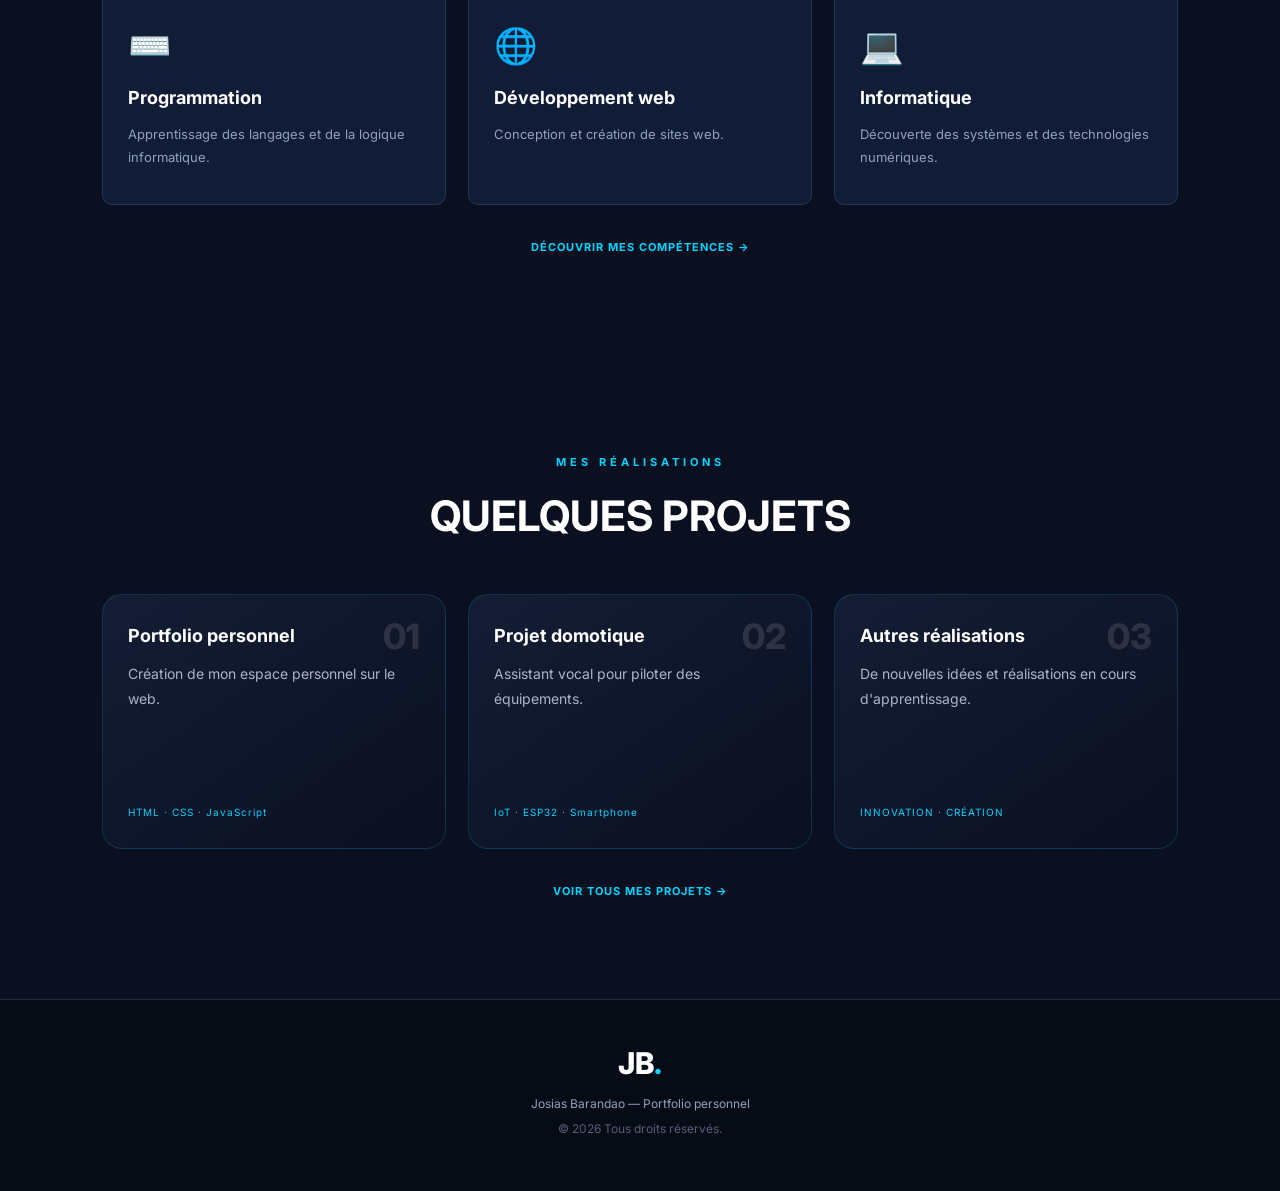
==== commit c8eac83f: "Add files via upload" ====
--- a/index.html
+++ b/index.html
@@ -118,7 +118,7 @@
                 <div class="photo-decoration"></div>
 
                 <img
-                    src="images/josias.jpg"
+                    src="josias.jpg"
                     alt="Portrait de Josias Barandao"
                 >
 
